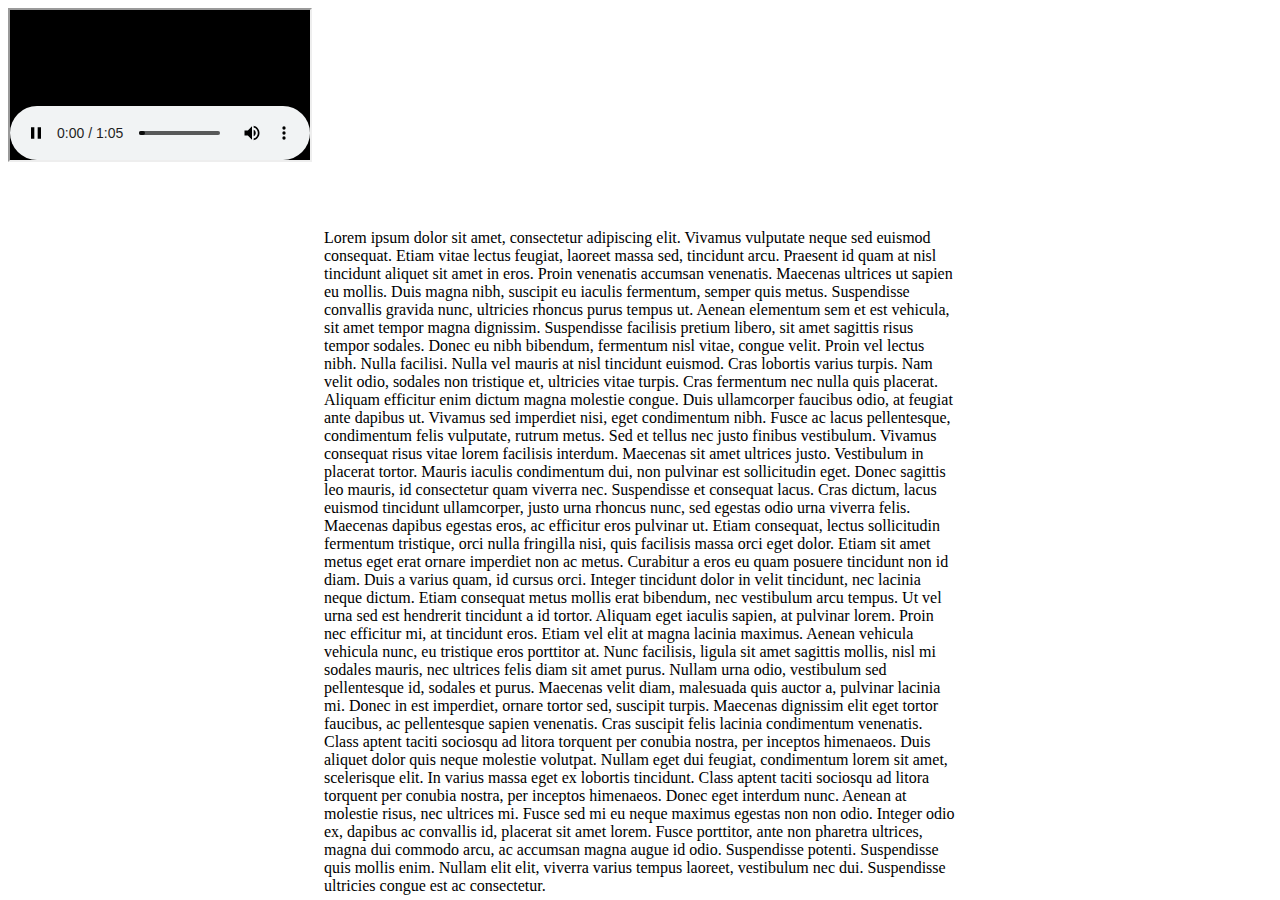
==== index.html @ b4673589 "Update index.html" ====
<!DOCTYPE html>



<html lang="en-US" style="height: 100%;"> 

    <head>
        <meta charset="UTF-8">
        <meta name="viewport" content="width=device-width, initial-scale=1.0">
        <title>Taha Kara | Ha ha go brr</title>
        <link rel="icon" href="assets/Icon.png">
        
    </head>
    <body>
        <iframe src="assets/lorem.mp3" allow="autoplay"  id="iframeAudio"></iframe>
    
        <div style="padding-left: 25%;padding-right: 25%;padding-top: 5%;">Lorem ipsum dolor sit amet, consectetur adipiscing elit. Vivamus vulputate neque sed euismod consequat. Etiam vitae lectus feugiat, laoreet massa sed, tincidunt arcu. Praesent id quam at nisl tincidunt aliquet sit amet in eros. Proin venenatis accumsan venenatis. Maecenas ultrices ut sapien eu mollis. Duis magna nibh, suscipit eu iaculis fermentum, semper quis metus. Suspendisse convallis gravida nunc, ultricies rhoncus purus tempus ut. Aenean elementum sem et est vehicula, sit amet tempor magna dignissim.

Suspendisse facilisis pretium libero, sit amet sagittis risus tempor sodales. Donec eu nibh bibendum, fermentum nisl vitae, congue velit. Proin vel lectus nibh. Nulla facilisi. Nulla vel mauris at nisl tincidunt euismod. Cras lobortis varius turpis. Nam velit odio, sodales non tristique et, ultricies vitae turpis. Cras fermentum nec nulla quis placerat. Aliquam efficitur enim dictum magna molestie congue.

Duis ullamcorper faucibus odio, at feugiat ante dapibus ut. Vivamus sed imperdiet nisi, eget condimentum nibh. Fusce ac lacus pellentesque, condimentum felis vulputate, rutrum metus. Sed et tellus nec justo finibus vestibulum. Vivamus consequat risus vitae lorem facilisis interdum. Maecenas sit amet ultrices justo. Vestibulum in placerat tortor. Mauris iaculis condimentum dui, non pulvinar est sollicitudin eget. Donec sagittis leo mauris, id consectetur quam viverra nec. Suspendisse et consequat lacus. Cras dictum, lacus euismod tincidunt ullamcorper, justo urna rhoncus nunc, sed egestas odio urna viverra felis. Maecenas dapibus egestas eros, ac efficitur eros pulvinar ut. Etiam consequat, lectus sollicitudin fermentum tristique, orci nulla fringilla nisi, quis facilisis massa orci eget dolor.

Etiam sit amet metus eget erat ornare imperdiet non ac metus. Curabitur a eros eu quam posuere tincidunt non id diam. Duis a varius quam, id cursus orci. Integer tincidunt dolor in velit tincidunt, nec lacinia neque dictum. Etiam consequat metus mollis erat bibendum, nec vestibulum arcu tempus. Ut vel urna sed est hendrerit tincidunt a id tortor. Aliquam eget iaculis sapien, at pulvinar lorem. Proin nec efficitur mi, at tincidunt eros. Etiam vel elit at magna lacinia maximus. Aenean vehicula vehicula nunc, eu tristique eros porttitor at. Nunc facilisis, ligula sit amet sagittis mollis, nisl mi sodales mauris, nec ultrices felis diam sit amet purus. Nullam urna odio, vestibulum sed pellentesque id, sodales et purus. Maecenas velit diam, malesuada quis auctor a, pulvinar lacinia mi. Donec in est imperdiet, ornare tortor sed, suscipit turpis. Maecenas dignissim elit eget tortor faucibus, ac pellentesque sapien venenatis. Cras suscipit felis lacinia condimentum venenatis.

Class aptent taciti sociosqu ad litora torquent per conubia nostra, per inceptos himenaeos. Duis aliquet dolor quis neque molestie volutpat. Nullam eget dui feugiat, condimentum lorem sit amet, scelerisque elit. In varius massa eget ex lobortis tincidunt. Class aptent taciti sociosqu ad litora torquent per conubia nostra, per inceptos himenaeos. Donec eget interdum nunc. Aenean at molestie risus, nec ultrices mi. Fusce sed mi eu neque maximus egestas non non odio. Integer odio ex, dapibus ac convallis id, placerat sit amet lorem. Fusce porttitor, ante non pharetra ultrices, magna dui commodo arcu, ac accumsan magna augue id odio. Suspendisse potenti. Suspendisse quis mollis enim. Nullam elit elit, viverra varius tempus laoreet, vestibulum nec dui. Suspendisse ultricies congue est ac consectetur.
        </div>
        <script>
        const Lorem = new Audio("https://tahakara.dev/assets/lorem.mp3");
        Lorem.play()
        </script>
        
    </body>
</html>
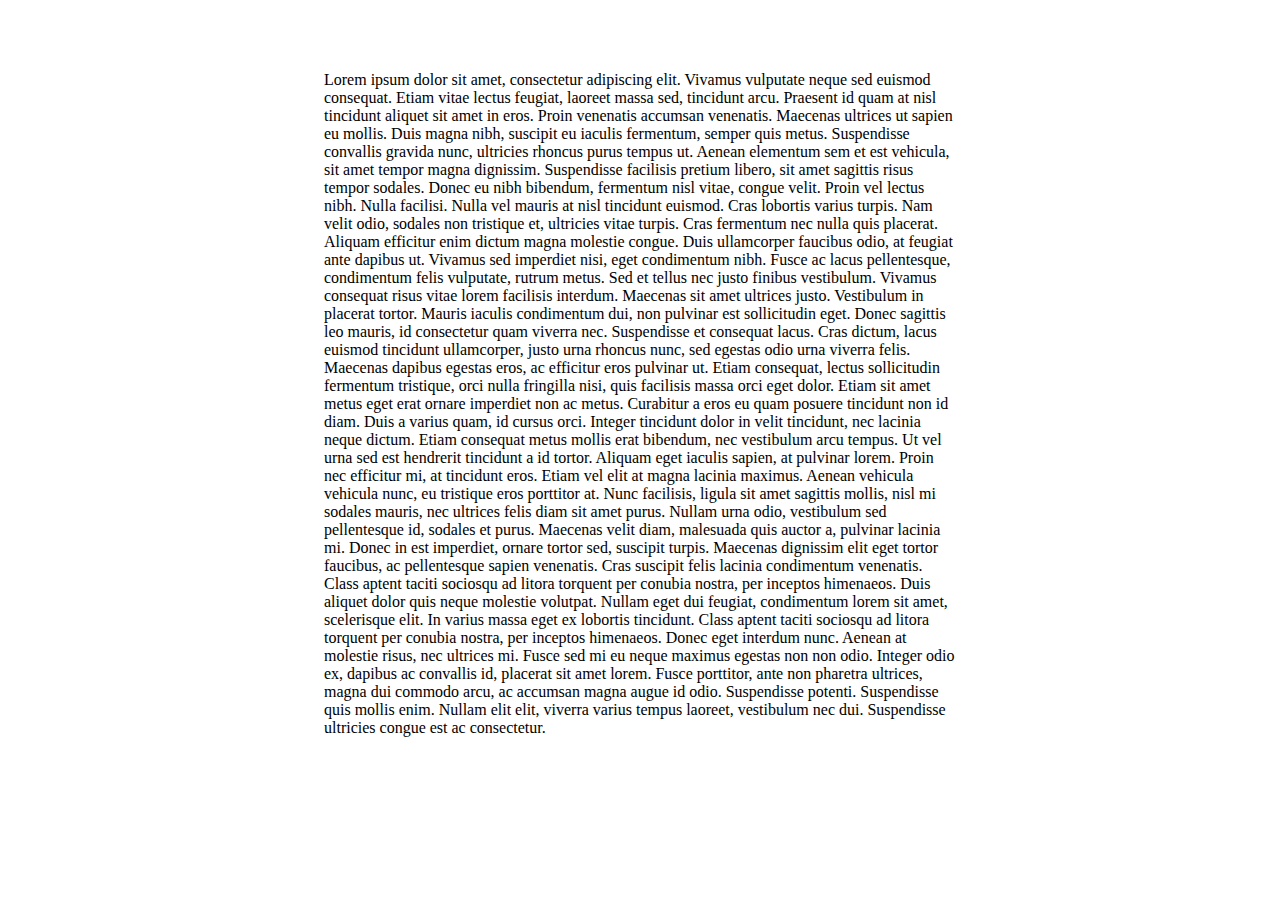
==== commit ab8c8fa9: "Update index.html" ====
--- a/index.html
+++ b/index.html
@@ -12,7 +12,6 @@
         
     </head>
     <body>
-        <iframe src="assets/lorem.mp3" allow="autoplay"  id="iframeAudio"></iframe>
     
         <div style="padding-left: 25%;padding-right: 25%;padding-top: 5%;">Lorem ipsum dolor sit amet, consectetur adipiscing elit. Vivamus vulputate neque sed euismod consequat. Etiam vitae lectus feugiat, laoreet massa sed, tincidunt arcu. Praesent id quam at nisl tincidunt aliquet sit amet in eros. Proin venenatis accumsan venenatis. Maecenas ultrices ut sapien eu mollis. Duis magna nibh, suscipit eu iaculis fermentum, semper quis metus. Suspendisse convallis gravida nunc, ultricies rhoncus purus tempus ut. Aenean elementum sem et est vehicula, sit amet tempor magna dignissim.
 
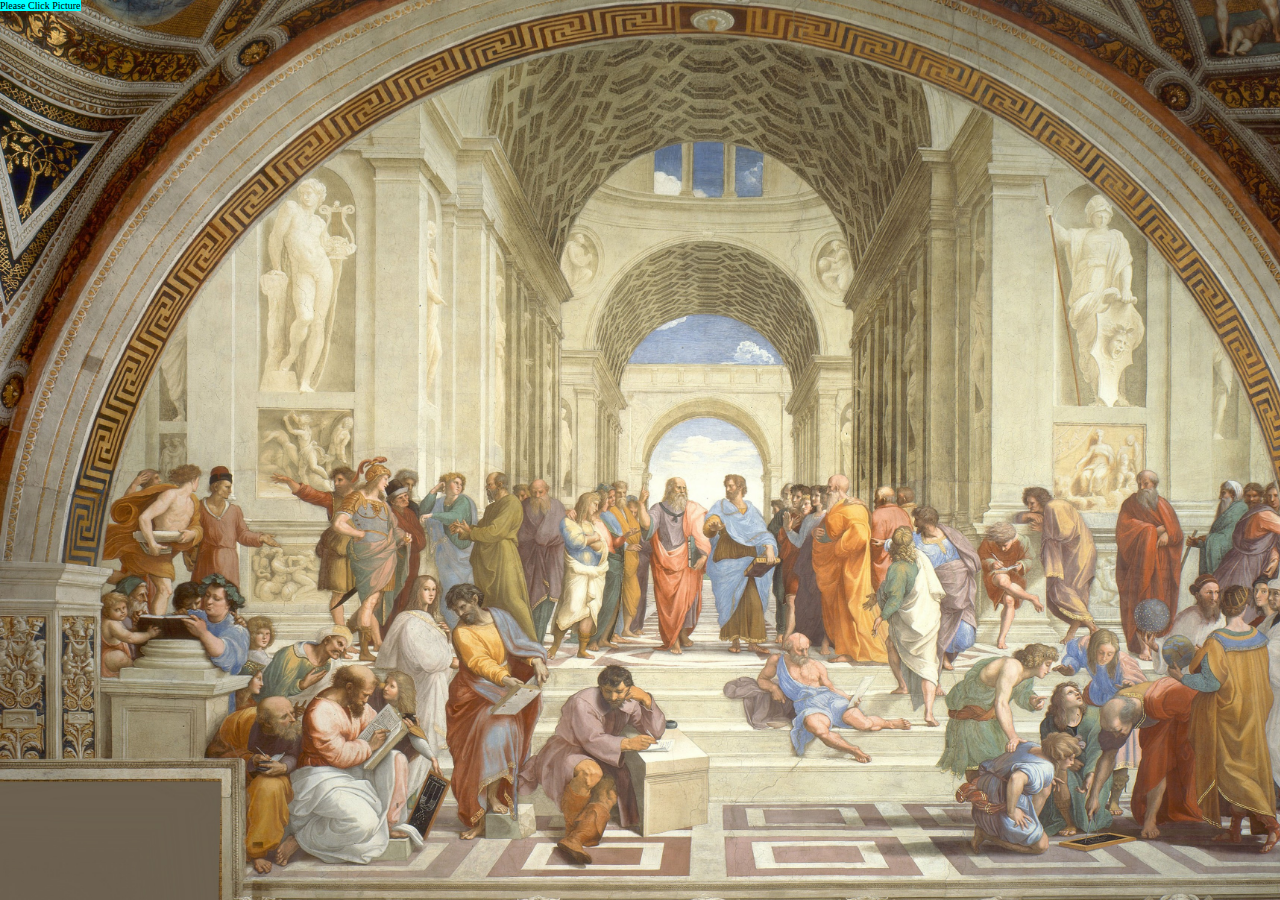
==== commit e41eeba7: "Rename Index.html to index.html" ====
--- a/index.html
+++ b/index.html
@@ -9,24 +9,19 @@
         <meta name="viewport" content="width=device-width, initial-scale=1.0">
         <title>Taha Kara | Ha ha go brr</title>
         <link rel="icon" href="assets/Icon.png">
+        <link rel="stylesheet" href="assets/style.css">
         
     </head>
     <body>
-    
-        <div style="padding-left: 25%;padding-right: 25%;padding-top: 5%;">Lorem ipsum dolor sit amet, consectetur adipiscing elit. Vivamus vulputate neque sed euismod consequat. Etiam vitae lectus feugiat, laoreet massa sed, tincidunt arcu. Praesent id quam at nisl tincidunt aliquet sit amet in eros. Proin venenatis accumsan venenatis. Maecenas ultrices ut sapien eu mollis. Duis magna nibh, suscipit eu iaculis fermentum, semper quis metus. Suspendisse convallis gravida nunc, ultricies rhoncus purus tempus ut. Aenean elementum sem et est vehicula, sit amet tempor magna dignissim.
+        <div style="position: absolute; font-size: 10px; background-color:aqua ; align-items: center;justify-content: center;">Please Click Picture</div>
 
-Suspendisse facilisis pretium libero, sit amet sagittis risus tempor sodales. Donec eu nibh bibendum, fermentum nisl vitae, congue velit. Proin vel lectus nibh. Nulla facilisi. Nulla vel mauris at nisl tincidunt euismod. Cras lobortis varius turpis. Nam velit odio, sodales non tristique et, ultricies vitae turpis. Cras fermentum nec nulla quis placerat. Aliquam efficitur enim dictum magna molestie congue.
+        <div class="main">
+            <div class="sence">
 
-Duis ullamcorper faucibus odio, at feugiat ante dapibus ut. Vivamus sed imperdiet nisi, eget condimentum nibh. Fusce ac lacus pellentesque, condimentum felis vulputate, rutrum metus. Sed et tellus nec justo finibus vestibulum. Vivamus consequat risus vitae lorem facilisis interdum. Maecenas sit amet ultrices justo. Vestibulum in placerat tortor. Mauris iaculis condimentum dui, non pulvinar est sollicitudin eget. Donec sagittis leo mauris, id consectetur quam viverra nec. Suspendisse et consequat lacus. Cras dictum, lacus euismod tincidunt ullamcorper, justo urna rhoncus nunc, sed egestas odio urna viverra felis. Maecenas dapibus egestas eros, ac efficitur eros pulvinar ut. Etiam consequat, lectus sollicitudin fermentum tristique, orci nulla fringilla nisi, quis facilisis massa orci eget dolor.
+            </div>
+        </div>
 
-Etiam sit amet metus eget erat ornare imperdiet non ac metus. Curabitur a eros eu quam posuere tincidunt non id diam. Duis a varius quam, id cursus orci. Integer tincidunt dolor in velit tincidunt, nec lacinia neque dictum. Etiam consequat metus mollis erat bibendum, nec vestibulum arcu tempus. Ut vel urna sed est hendrerit tincidunt a id tortor. Aliquam eget iaculis sapien, at pulvinar lorem. Proin nec efficitur mi, at tincidunt eros. Etiam vel elit at magna lacinia maximus. Aenean vehicula vehicula nunc, eu tristique eros porttitor at. Nunc facilisis, ligula sit amet sagittis mollis, nisl mi sodales mauris, nec ultrices felis diam sit amet purus. Nullam urna odio, vestibulum sed pellentesque id, sodales et purus. Maecenas velit diam, malesuada quis auctor a, pulvinar lacinia mi. Donec in est imperdiet, ornare tortor sed, suscipit turpis. Maecenas dignissim elit eget tortor faucibus, ac pellentesque sapien venenatis. Cras suscipit felis lacinia condimentum venenatis.
-
-Class aptent taciti sociosqu ad litora torquent per conubia nostra, per inceptos himenaeos. Duis aliquet dolor quis neque molestie volutpat. Nullam eget dui feugiat, condimentum lorem sit amet, scelerisque elit. In varius massa eget ex lobortis tincidunt. Class aptent taciti sociosqu ad litora torquent per conubia nostra, per inceptos himenaeos. Donec eget interdum nunc. Aenean at molestie risus, nec ultrices mi. Fusce sed mi eu neque maximus egestas non non odio. Integer odio ex, dapibus ac convallis id, placerat sit amet lorem. Fusce porttitor, ante non pharetra ultrices, magna dui commodo arcu, ac accumsan magna augue id odio. Suspendisse potenti. Suspendisse quis mollis enim. Nullam elit elit, viverra varius tempus laoreet, vestibulum nec dui. Suspendisse ultricies congue est ac consectetur.
-        </div>
-        <script>
-        const Lorem = new Audio("https://tahakara.dev/assets/lorem.mp3");
-        Lorem.play()
-        </script>
         
     </body>
+    <script src="assets/script.js"></script>
 </html>
--- a/assets/style.css
+++ b/assets/style.css
@@ -0,0 +1,52 @@
+*
+{
+    margin: 0;
+    padding: 0;
+    box-sizing: border-box;
+}
+
+body
+{
+    justify-content: center;
+    align-items: center;
+    min-height: 100vh;
+    /* background-image: url("athena.jpg"); */
+    background-repeat: no-repeat;
+    background-size:cover;
+}
+
+.main
+{
+    display:block;
+    justify-content: center;
+    align-items: center;
+    min-height: 100vh;
+    visibility: visible;
+    opacity: 1;
+    background-image: url("athena.jpg") !important;
+    background-size:cover;
+}
+
+.sence:hover
+{
+    display: block;
+    justify-content: center;
+    align-items: center;
+    min-height: 100vh;
+    opacity: 1;
+    background-image: url("athena_next.jpg");
+    transition: visibility 0s linear 300ms, opacity 6000ms;
+    background-size:cover;
+} 
+
+
+.sence
+{
+    display: block;
+    justify-content: center;
+    align-items: center;
+    min-height: 100vh;
+    opacity: 0;
+    background-image: url("athena_next.jpg");
+    background-size:cover;
+}